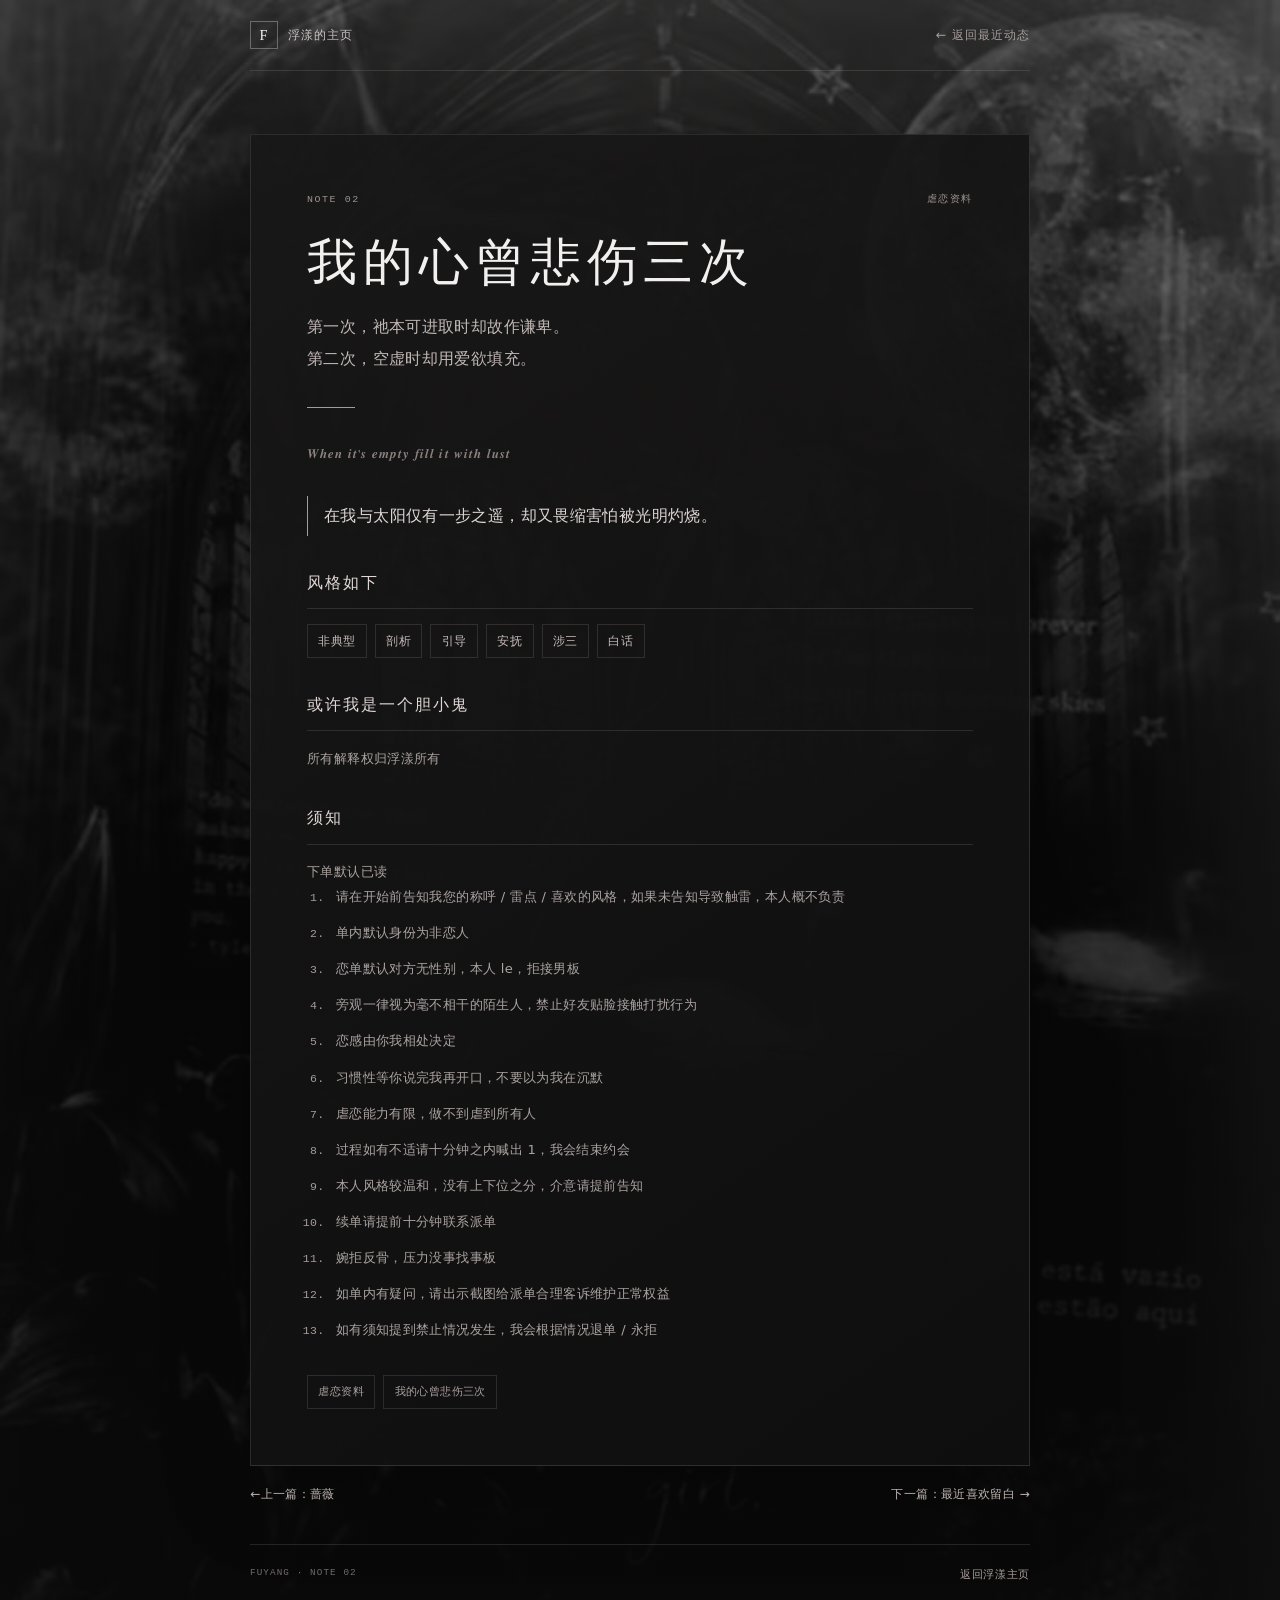
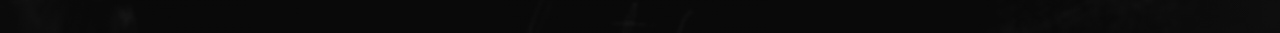
==== moment-02.html @ de1a2551 "feat: publish Fuyang profile site" ====
<!DOCTYPE html>
<html lang="zh-CN">
<head>
  <meta charset="UTF-8">
  <meta name="viewport" content="width=device-width, initial-scale=1.0">
  <meta name="theme-color" content="#111112">
  <meta name="description" content="浮漾的虐恋资料：我的心曾悲伤三次。">
  <title>我的心曾悲伤三次 | 浮漾</title>
  <link rel="icon" href="assets/favicon.svg" type="image/svg+xml">
  <link rel="stylesheet" href="css/style.css">
</head>
<body class="profile-page note-page">
  <header class="note-topbar"><a class="note-brand" href="index.html"><span class="profile-brand__mark">F</span>浮漾的主页</a><a class="note-back" href="index.html#moments">← 返回最近动态</a></header>
  <main class="note-shell">
    <article class="note-article">
      <div class="note-meta"><span>NOTE 02</span><span>虐恋资料</span></div>
      <h1>我的心曾悲伤三次</h1>
      <p class="note-lead">第一次，祂本可进取时却故作谦卑。<br>第二次，空虚时却用爱欲填充。</p>
      <div class="note-divider" aria-hidden="true"></div>
      <div class="note-copy"><p class="note-english">𝑾𝒉𝒆𝒏 𝒊𝒕'𝒔 𝒆𝒎𝒑𝒕𝒚 𝒇𝒊𝒍𝒍 𝒊𝒕 𝒘𝒊𝒕𝒉 𝒍𝒖𝒔𝒕</p></div>
      <blockquote class="note-quote">在我与太阳仅有一步之遥，却又畏缩害怕被光明灼烧。</blockquote>

      <section class="note-section">
        <h2>风格如下</h2>
        <ul class="note-chips"><li>非典型</li><li>剖析</li><li>引导</li><li>安抚</li><li>涉三</li><li>白话</li></ul>
      </section>

      <section class="note-section">
        <h2>或许我是一个胆小鬼</h2>
        <p class="note-detail-line">所有解释权归浮漾所有</p>
      </section>

      <section class="note-section">
        <h2>须知</h2>
        <p class="note-detail-line">下单默认已读</p>
        <ol class="note-rules">
          <li>请在开始前告知我您的称呼 / 雷点 / 喜欢的风格，如果未告知导致触雷，本人概不负责</li>
          <li>单内默认身份为非恋人</li>
          <li>恋单默认对方无性别，本人 le，拒接男板</li>
          <li>旁观一律视为毫不相干的陌生人，禁止好友贴脸接触打扰行为</li>
          <li>恋感由你我相处决定</li>
          <li>习惯性等你说完我再开口，不要以为我在沉默</li>
          <li>虐恋能力有限，做不到虐到所有人</li>
          <li>过程如有不适请十分钟之内喊出 1，我会结束约会</li>
          <li>本人风格较温和，没有上下位之分，介意请提前告知</li>
          <li>续单请提前十分钟联系派单</li>
          <li>婉拒反骨，压力没事找事板</li>
          <li>如单内有疑问，请出示截图给派单合理客诉维护正常权益</li>
          <li>如有须知提到禁止情况发生，我会根据情况退单 / 永拒</li>
        </ol>
      </section>

      <div class="note-tags"><span>虐恋资料</span><span>我的心曾悲伤三次</span></div>
    </article>
    <nav class="note-pager" aria-label="动态页面导航"><a href="moment-01.html"><span aria-hidden="true">←</span>上一篇：蔷薇</a><a href="moment-03.html">下一篇：最近喜欢留白 <span aria-hidden="true">→</span></a></nav>
  </main>
  <footer class="profile-footer"><span>FUYANG · NOTE 02</span><a href="index.html">返回浮漾主页</a></footer>
</body>
</html>
---- css/style.css ----
/* css/style.css — 冷蓝月夜 · 五幕底图主题
 * 五张竖版拼贴底图存于 assets/；本文件位于 css/，路径一律写 ../assets/
 * index.html 与 skill.html 共用这一套变量、氛围层与排版规则，保证全站风格一致。
 */

:root {
  color-scheme: dark;

  /* 冷蓝 / 银灰文字体系，取自底图的电光蓝、水泥灰与月光白 */
  --void: #04070e;
  --ink: #eaf1fa;
  --silver: #c6d5e9;
  --body: #adbed6;
  --muted: #93a5bf;
  --ice: #a9c9ff;
  --cobalt: #4c7dff;
  --line: rgba(166, 199, 255, .20);
  --line-strong: rgba(166, 199, 255, .48);
  --panel: rgba(6, 11, 22, .74);
  --glow: 0 0 26px rgba(95, 145, 255, .22);

  --serif: "Noto Serif SC", "Source Han Serif SC", "Songti SC", "STSong", "SimSun", Georgia, serif;
  --sans: "PingFang SC", "Microsoft YaHei", "Hiragino Sans GB", system-ui, sans-serif;
  --mono: "SFMono-Regular", Consolas, "Liberation Mono", monospace;

  /* 五幕底图：一幕一图，全部铺在网页背景上，可自动轮播 / 手动切换 */
  --scene-1: url("../assets/bg-blue-floral.jpg");   /* 壹 · 蓝夜百合 */
  --scene-2: url("../assets/bg-moonlit.jpg");       /* 贰 · 月下花庭 */
  --scene-3: url("../assets/bg-prism.jpg");         /* 叁 · 雨璃折光 */
  --scene-4: url("../assets/bg-moonlit-echo.jpg");  /* 肆 · 霜叶回响 */
  --scene-5: url("../assets/bg-ripples.jpg");       /* 伍 · 水镜涟漪 */

  --hero-image: var(--scene-2);
  --portrait-image: var(--scene-1);
  --detail-image: var(--scene-5);
}

/* ---------------------------------------------------------------- 基础排版 */
*, *::before, *::after { box-sizing: border-box; }
[hidden] { display: none !important; }
html { scroll-behavior: smooth; }

body {
  min-height: 100vh;
  margin: 0;
  color: var(--ink);
  background: var(--void);
  font-family: var(--sans);
  font-size: 15px;
  line-height: 1.9;
  letter-spacing: .025em;
  -webkit-font-smoothing: antialiased;
}

h1, h2, h3, p, ul { margin-top: 0; }
h1, h2, h3, .brand-mark, .site-footer, .scene-nav__index { font-family: var(--serif); font-weight: 500; }
p { text-wrap: pretty; }
a { color: inherit; text-decoration: none; }
a:focus-visible, button:focus-visible { outline: 1px solid var(--ice); outline-offset: 4px; }
img { display: block; max-width: 100%; }
::selection { color: var(--void); background: var(--ice); }

.eyebrow {
  display: flex;
  flex-wrap: wrap;
  align-items: center;
  gap: .7rem;
  margin-bottom: .85rem;
  color: var(--ice);
  font-family: var(--mono);
  font-size: .68rem;
  font-weight: 400;
  letter-spacing: .26em;
  text-transform: uppercase;
  overflow-wrap: anywhere;
}
.eyebrow::before {
  flex: 0 0 26px;
  width: 26px;
  height: 1px;
  background: var(--ice);
  content: "";
  opacity: .7;
}
.section-heading .eyebrow { margin-bottom: .5rem; }

/* -------------------------------------------------- 五幕氛围层（固定背景） */
.atmosphere {
  position: fixed;
  inset: 0;
  /* 底图层沉到雨滴画布之下：背景 -2 < 雨滴 -1 < 正文 1 */
  z-index: -2;
  overflow: hidden;
  background: var(--void);
  pointer-events: none;
}
.atmosphere__scene {
  /* 默认值兜底；各幕由 HTML 内联 --scene-image 覆盖 */
  --scene-image: var(--scene-1);
  position: absolute;
  inset: 0;
  opacity: 0;
  transition: opacity 1300ms ease;
}
.atmosphere__scene.is-active { opacity: 1; }

/* 底层：同一幅画虚化延展，铺满两侧，让宽屏不出现空白 */
.atmosphere__scene::before {
  position: absolute;
  inset: -12%;
  background: var(--scene-image) center / cover no-repeat;
  filter: blur(54px) saturate(.82) brightness(.4);
  transform: scale(1.12);
  content: "";
}
/* 上层：完整竖版画幅居中，左右边缘柔和溶入延展层 */
.atmosphere__scene::after {
  position: absolute;
  inset: 0;
  background: var(--scene-image) center / auto 100% no-repeat;
  -webkit-mask-image: linear-gradient(90deg, transparent 8%, #000 32%, #000 68%, transparent 92%);
  mask-image: linear-gradient(90deg, transparent 8%, #000 32%, #000 68%, transparent 92%);
  filter: saturate(.96) contrast(1.05) brightness(1);
  opacity: 1;
  content: "";
}

/* 统一遮罩：压暗画面、护住文字对比度，同时保留底图纹理 */
.atmosphere__veil {
  position: absolute;
  inset: 0;
  background:
    linear-gradient(180deg, rgba(3,6,13,.62), rgba(3,6,13,.22) 34%, rgba(3,6,13,.46) 68%, rgba(3,6,13,.8)),
    linear-gradient(90deg, rgba(3,6,13,.44), transparent 42%, transparent 58%, rgba(3,6,13,.44));
}
.atmosphere__vignette {
  position: absolute;
  inset: 0;
  background: radial-gradient(ellipse at 50% 40%, transparent 24%, rgba(2,4,10,.5) 78%, rgba(2,4,10,.9));
}
.atmosphere__grain {
  position: absolute;
  inset: 0;
  background: url("../assets/sigil.svg") center / 280px 280px repeat;
  opacity: .05;
  mix-blend-mode: screen;
}
.atmosphere__scanlines {
  position: absolute;
  inset: 0;
  background: repeating-linear-gradient(180deg, rgba(210,230,255,.022) 0 1px, transparent 1px 5px);
  opacity: .5;
}

/* ------------------------------------------------------------ 雨滴背景层 */
/* 独立 canvas：位于不透明底图之上、.page-shell 正文之下，不遮挡文字也不拦截点击 */
.rain-canvas {
  position: fixed;
  inset: 0;
  z-index: -1;
  display: block;
  width: 100%;
  height: 100%;
  pointer-events: none;
}

/* ------------------------------------------------------------ 幕次切换器 */
.scene-nav {
  position: fixed;
  right: 1.5rem;
  bottom: 1.5rem;
  z-index: 5;
  display: flex;
  align-items: center;
  gap: .85rem;
  padding: .5rem .9rem;
  border: 1px solid var(--line);
  background: rgba(5, 10, 20, .76);
  backdrop-filter: blur(12px);
  box-shadow: 0 12px 34px rgba(0,0,0,.42);
  color: var(--muted);
  font-size: .68rem;
  letter-spacing: .14em;
}
.scene-nav__index { color: var(--ice); font-size: .8rem; letter-spacing: .1em; white-space: nowrap; }
.scene-nav__items { display: flex; align-items: center; gap: .4rem; }
.scene-nav__dot {
  width: 8px;
  height: 24px;
  padding: 0;
  border: 0;
  border-radius: 1px;
  background: rgba(166, 199, 255, .22);
  cursor: pointer;
  transition: background 240ms ease, height 240ms ease, box-shadow 240ms ease;
}
.scene-nav__dot:hover { background: rgba(166, 199, 255, .6); }
.scene-nav__dot.is-active { height: 32px; background: var(--ice); box-shadow: var(--glow); }
.scene-nav__name { min-width: 5.4em; color: var(--silver); white-space: nowrap; }

/* ---------------------------------------------------------------- 页面骨架 */
.page-shell {
  position: relative;
  z-index: 1;
  width: min(1160px, calc(100% - 3rem));
  margin: 0 auto;
  padding: 2.8rem 0 6.5rem;
}
.page-shell::before, .page-shell::after {
  position: fixed;
  top: 0;
  bottom: 0;
  width: 1px;
  background: linear-gradient(180deg, transparent, var(--line), transparent);
  content: "";
  opacity: .55;
  pointer-events: none;
}
.page-shell::before { left: 1rem; }
.page-shell::after { right: 1rem; }

/* ---------------------------------------------------- 首页资料区：拱形月光窗 */
.hero {
  position: relative;
  display: grid;
  grid-template-columns: 220px 1fr;
  gap: clamp(1.6rem, 5vw, 4rem);
  align-items: center;
  min-height: 430px;
  overflow: hidden;
  padding: clamp(1.7rem, 4vw, 3.4rem);
  border: 1px solid var(--line);
  border-radius: 150px 150px 8px 8px / 66px 66px 8px 8px;
  background:
    linear-gradient(115deg, rgba(4,8,17,.9), rgba(6,12,25,.62)),
    var(--hero-image) center 34% / cover no-repeat;
  backdrop-filter: blur(10px) saturate(.9);
  box-shadow: 0 34px 90px rgba(0,0,0,.6), inset 0 0 90px rgba(76,125,255,.12);
}
.hero::before {
  position: absolute;
  inset: 0;
  background: var(--scene-3) center / cover no-repeat;
  filter: saturate(.6) contrast(1.2);
  mix-blend-mode: screen;
  opacity: .1;
  content: "";
}
.hero::after {
  position: absolute;
  inset: 10px;
  border: 1px solid rgba(200,220,255,.12);
  border-radius: inherit;
  pointer-events: none;
  content: "";
}
.hero > * { position: relative; z-index: 1; }

.portrait-frame {
  position: relative;
  width: 200px;
  aspect-ratio: 3 / 4;
  margin: 0 auto;
  padding: 10px;
  border: 1px solid var(--line-strong);
  border-radius: 120px 120px 6px 6px / 88px 88px 6px 6px;
  background:
    linear-gradient(180deg, rgba(4,8,16,.3), rgba(4,8,16,.75)),
    var(--portrait-image) center / cover no-repeat;
  box-shadow: 0 0 48px rgba(76,125,255,.28), inset 0 0 34px rgba(0,0,0,.72);
}
.portrait-frame::after {
  position: absolute;
  inset: 6px;
  border: 1px solid rgba(200,220,255,.16);
  border-radius: inherit;
  pointer-events: none;
  content: "";
}
.portrait-frame img {
  width: 100%;
  height: 100%;
  object-fit: cover;
  object-position: center;
  border-radius: 110px 110px 4px 4px / 78px 78px 4px 4px;
  filter: saturate(.92) contrast(1.06) brightness(.96);
  box-shadow: 0 0 26px rgba(76,125,255,.22);
}

.identity h1 {
  margin-bottom: .3rem;
  font-size: clamp(2.5rem, 6vw, 4.5rem);
  letter-spacing: .18em;
  line-height: 1.18;
  text-shadow: 0 0 30px rgba(120,170,255,.4);
}
.identity__title {
  margin-bottom: 1.1rem;
  color: var(--silver);
  font-size: 1.05rem;
  letter-spacing: .22em;
}
.lede { max-width: 58ch; margin-bottom: 0; color: var(--body); line-height: 2; white-space: pre-line; }
.meta-list { display: flex; flex-wrap: wrap; gap: .6rem; margin: 1.6rem 0 0; padding: 0; list-style: none; }
.meta-item {
  padding: .36rem .95rem;
  border: 1px solid var(--line);
  border-radius: 999px;
  color: var(--silver);
  background: rgba(8,16,32,.55);
  backdrop-filter: blur(6px);
  font-size: .82rem;
}
.meta-item strong { margin-right: .45rem; color: var(--ice); font-weight: 500; }
.hero__seal {
  position: absolute;
  top: 1.7rem;
  right: 2.2rem;
  display: grid;
  width: 54px;
  height: 54px;
  place-items: center;
  border: 1px solid var(--line);
  border-radius: 50%;
  color: var(--ice);
  background: rgba(6,12,24,.55);
  font-family: var(--serif);
  font-size: 1.7rem;
  box-shadow: inset 0 0 22px rgba(76,125,255,.22);
}

/* -------------------------------------------------------------- 技能藏馆 */
.section-heading {
  display: flex;
  align-items: flex-end;
  justify-content: space-between;
  gap: 1rem;
  margin: 3.2rem 0 1.4rem;
  padding-bottom: .95rem;
  border-bottom: 1px solid var(--line);
}
.section-heading h2 { margin-bottom: 0; font-size: clamp(1.8rem, 4vw, 2.6rem); letter-spacing: .16em; }
.section-heading > p { margin-bottom: .2rem; color: var(--muted); font-size: .88rem; letter-spacing: .08em; }

.skill-grid { display: grid; grid-template-columns: repeat(auto-fit, minmax(240px, 1fr)); gap: 1.1rem; }
/* 三卷档案各用一张底图：百合 / 折光 / 涟漪，冷蓝层次互不重复 */
.skill-card { --accent: var(--ice); --card-image: var(--scene-1); }
.skill-card:nth-child(3n + 1) { --card-image: var(--scene-1); }
.skill-card:nth-child(3n + 2) { --card-image: var(--scene-3); }
.skill-card:nth-child(3n + 3) { --card-image: var(--scene-5); }

.skill-card {
  position: relative;
  display: flex;
  min-height: 300px;
  flex-direction: column;
  overflow: hidden;
  padding: 1.5rem;
  border: 1px solid var(--line);
  border-radius: 110px 110px 6px 6px / 52px 52px 6px 6px;
  background: linear-gradient(180deg, rgba(6,11,22,.74), rgba(4,8,16,.92));
  box-shadow: 0 18px 42px rgba(0,0,0,.38);
  isolation: isolate;
  transition: transform 240ms ease, border-color 240ms ease, box-shadow 240ms ease;
}
.skill-card::before {
  position: absolute;
  inset: 0;
  z-index: -2;
  background: linear-gradient(180deg, rgba(4,8,16,.2), rgba(4,7,14,.9)), var(--card-image) center / cover no-repeat;
  filter: saturate(.68) contrast(1.18) brightness(.78);
  opacity: .48;
  content: "";
  transition: opacity 340ms ease, transform 600ms ease, filter 340ms ease;
}
.skill-card::after {
  position: absolute;
  inset: 9px;
  z-index: -1;
  border: 1px solid rgba(200,220,255,.13);
  border-radius: inherit;
  pointer-events: none;
  content: "";
}
.skill-card:hover {
  transform: translateY(-6px);
  border-color: var(--line-strong);
  box-shadow: 0 26px 54px rgba(0,0,0,.55), 0 0 30px rgba(76,125,255,.2);
}
.skill-card:hover::before { opacity: .78; transform: scale(1.06); filter: saturate(.95) contrast(1.08) brightness(.88); }
.skill-card__top { display: flex; align-items: center; justify-content: space-between; gap: 1rem; margin-bottom: 1.35rem; }
.skill-card__sigil {
  display: grid;
  width: 50px;
  height: 50px;
  place-items: center;
  border: 1px solid var(--line-strong);
  border-radius: 50%;
  color: var(--ice);
  background: rgba(6,13,27,.76);
  box-shadow: inset 0 0 18px rgba(76,125,255,.22);
  font-family: var(--serif);
  font-size: 1.4rem;
}
.skill-card__level, .skill-card__chapter {
  color: var(--muted);
  font-family: var(--mono);
  font-size: .7rem;
  letter-spacing: .18em;
}
.skill-card__category { margin-bottom: .3rem; color: var(--ice); font-size: .76rem; letter-spacing: .2em; }
.skill-card__title { margin-bottom: .6rem; font-size: 1.5rem; letter-spacing: .12em; }
.skill-card__summary { margin-bottom: 1.2rem; color: var(--body); font-size: .88rem; line-height: 1.85; }
.skill-card__action {
  display: flex;
  align-items: center;
  justify-content: space-between;
  margin-top: auto;
  padding-top: .85rem;
  border-top: 1px solid var(--line);
  color: var(--silver);
  font-size: .82rem;
  letter-spacing: .12em;
}
.skill-card__action::after { color: var(--ice); content: "→"; font-size: 1.05rem; }

/* ------------------------------------------------------ 详情页顶栏与正文 */
.topbar { display: flex; align-items: center; justify-content: space-between; gap: 1rem; margin-bottom: 1.5rem; }
.back-link, .button-link {
  display: inline-block;
  padding: .55rem 1.15rem;
  border: 1px solid var(--line);
  border-radius: 999px;
  color: var(--ice);
  background: rgba(6,12,24,.72);
  backdrop-filter: blur(8px);
  font-size: .86rem;
  letter-spacing: .1em;
  transition: background 200ms ease, border-color 200ms ease, box-shadow 200ms ease;
}
.back-link:hover, .button-link:hover {
  border-color: var(--ice);
  background: rgba(76,125,255,.18);
  box-shadow: var(--glow);
}
.brand-mark { color: var(--muted); font-size: .74rem; letter-spacing: .24em; }

.detail, .status-panel {
  position: relative;
  overflow: hidden;
  padding: clamp(1.5rem, 4vw, 3.2rem);
  border: 1px solid var(--line);
  border-radius: 20px 20px 8px 8px;
  background: linear-gradient(150deg, rgba(6,11,22,.9), rgba(4,8,16,.86));
  backdrop-filter: blur(16px) saturate(.9);
  box-shadow: 0 28px 80px rgba(0,0,0,.55), inset 0 0 90px rgba(76,125,255,.07);
}
.detail::before, .status-panel::before {
  position: absolute;
  inset: 0;
  background: var(--detail-image) center / cover no-repeat;
  filter: saturate(.7) contrast(1.2);
  opacity: .1;
  pointer-events: none;
  content: "";
}
.detail > *, .status-panel > * { position: relative; }

.detail-hero {
  display: grid;
  grid-template-columns: 100px 1fr;
  gap: 1.6rem;
  align-items: start;
  padding-bottom: 1.9rem;
  border-bottom: 1px solid var(--line);
}
.detail-symbol {
  display: grid;
  width: 86px;
  height: 86px;
  place-items: center;
  border: 1px solid var(--line);
  border-radius: 50%;
  color: var(--ice);
  background: radial-gradient(circle, rgba(76,125,255,.26), transparent 72%);
  font-family: var(--serif);
  font-size: 2.3rem;
  box-shadow: inset 0 0 24px rgba(76,125,255,.16);
}
.detail-title { margin-bottom: .7rem; font-size: clamp(2rem, 5vw, 3.1rem); letter-spacing: .14em; line-height: 1.22; }
.detail-lead { max-width: 66ch; margin-bottom: 1.35rem; color: var(--body); line-height: 2; }
.detail-stats { display: grid; grid-template-columns: repeat(2, minmax(0, 180px)); gap: .75rem; }
.stat { padding: .7rem .95rem; border: 1px solid var(--line); background: rgba(166,199,255,.035); }
.stat__label { display: block; color: var(--muted); font-size: .74rem; letter-spacing: .14em; }
.stat__value { color: var(--ice); font-family: var(--serif); font-size: 1.15rem; letter-spacing: .1em; }

.detail-section { margin-top: 2.1rem; }
.detail-section h2 { margin-bottom: .95rem; font-size: 1.35rem; letter-spacing: .14em; }
.detail-section h2::before { margin-right: .6rem; color: var(--ice); content: "✦"; }
.detail-section p { margin-bottom: .8rem; color: var(--body); line-height: 2; }

.highlight-list, .tool-list, .project-list { margin: 0; padding: 0; list-style: none; }
.highlight-list { display: grid; gap: .65rem; }
.highlight-list li { position: relative; padding-left: 1.5rem; color: var(--body); }
.highlight-list li::before { position: absolute; left: 0; color: var(--ice); content: "◆"; font-size: .7rem; }
.tool-list { display: flex; flex-wrap: wrap; gap: .55rem; }
.tool-list li {
  padding: .35rem .85rem;
  border: 1px solid var(--line);
  border-radius: 999px;
  color: var(--ice);
  font-size: .84rem;
  background: rgba(8,16,32,.5);
}
.project-list { display: grid; gap: .8rem; }
.project { padding: .9rem 1.2rem; border-left: 2px solid var(--cobalt); background: rgba(166,199,255,.04); }
.project h3 { margin-bottom: .3rem; font-size: 1.05rem; letter-spacing: .08em; }
.project p { margin-bottom: 0; color: var(--muted); font-size: .9rem; }
/* 金山文档外链：细下划线 + 冰蓝文字，悬停提亮，保持玻璃面板的克制感 */
.project__link {
  display: inline-flex;
  align-items: center;
  gap: .3rem;
  padding-bottom: .15rem;
  border-bottom: 1px solid var(--line-strong);
  color: var(--ice);
  font-size: .9rem;
  letter-spacing: .06em;
  transition: color .25s ease, border-color .25s ease;
}
.project__link:hover { color: var(--silver); border-color: var(--ice); }

/* ------------------------------------------------------------ 空状态 / 页脚 */
.status-panel { text-align: center; }
.status-panel__art {
  width: 120px;
  height: 120px;
  margin: 0 auto 1.2rem;
  border: 1px solid var(--line);
  border-radius: 50%;
  background: var(--scene-4) center / cover no-repeat;
  filter: saturate(.7) brightness(.8);
  opacity: .65;
}
.status-panel__symbol { color: var(--ice); font-family: var(--serif); font-size: 3rem; }
.status-panel h1 { margin-bottom: .6rem; font-size: clamp(1.7rem, 5vw, 2.4rem); letter-spacing: .12em; }
.status-panel p { max-width: 52ch; margin: 0 auto 1.5rem; color: var(--body); }
.noscript {
  display: block;
  margin-top: 1rem;
  padding: 1rem;
  border: 1px solid var(--line-strong);
  color: var(--ink);
  background: var(--panel);
  text-align: center;
}
.site-footer {
  display: flex;
  flex-wrap: wrap;
  justify-content: space-between;
  gap: .5rem;
  margin-top: 2.2rem;
  padding-top: 1.2rem;
  border-top: 1px solid var(--line);
  color: var(--muted);
  font-size: .76rem;
  letter-spacing: .14em;
}

/* -------------------------------------------- 全局防溢出（桌面 / 手机共用） */
/* 长英文标签、特殊符号串与链接都不能把网格列撑宽 */
.hero { grid-template-columns: 220px minmax(0, 1fr); }
.detail-hero { grid-template-columns: 100px minmax(0, 1fr); }
.identity, .detail-hero__body { min-width: 0; }

/* 长串内容允许在任意位置断行；clip 不生成滚动容器，不影响 fixed 背景层 */
h1, h2, h3, p, li, span, a, .eyebrow, .lede, .detail-lead, .identity__title,
.section-heading > p, .project__link, .meta-item, .tool-list li, .highlight-list li {
  overflow-wrap: anywhere;
  word-break: break-word;
}
html, body { max-width: 100%; overflow-x: hidden; overflow-x: clip; }

/* --------------------------------------------- 手机端响应式（宽度 < 768px） */
/* 断点 768px：覆盖手机与平板竖屏；>= 768px 仍使用上面的桌面多列排版 */
@media (max-width: 768px) {
  /* 版心：去掉左右装饰线，收紧边距，底部给悬浮幕次控件留足空间 */
  .page-shell { width: calc(100% - 1.5rem); padding: 1.6rem 0 8.5rem; }
  .page-shell::before, .page-shell::after { display: none; }

  /* 底图在窄屏改为铺满，避免竖版画幅两侧留黑 */
  .atmosphere__scene::after {
    background-size: cover;
    -webkit-mask-image: linear-gradient(90deg, transparent, #000 18%, #000 82%, transparent);
    mask-image: linear-gradient(90deg, transparent, #000 18%, #000 82%, transparent);
  }

  /* ① 单列显示：资料区、详情头部、技能卡片、统计框、各类列表全部压成一列 */
  .hero, .detail-hero, .skill-grid, .detail-stats, .project-list, .highlight-list {
    grid-template-columns: minmax(0, 1fr);
  }
  .hero, .detail-hero { text-align: center; gap: 1.4rem; }
  .identity, .detail-hero__body { width: 100%; min-width: 0; }
  .skill-card, .detail-section, .project, .tool-list, .meta-list { min-width: 0; max-width: 100%; }

  /* ② 字号收敛：标题、正文、小标签按手机宽度重新取值 */
  body { font-size: 14px; line-height: 1.8; }
  .eyebrow { gap: .5rem; font-size: .62rem; letter-spacing: .14em; }
  .identity h1 { font-size: clamp(2rem, 9vw, 2.8rem); letter-spacing: .12em; }
  .identity__title { font-size: .92rem; letter-spacing: .14em; }
  .lede { max-width: 100%; font-size: .95rem; line-height: 1.95; }
  .meta-item { font-size: .78rem; }
  .section-heading h2 { font-size: 1.55rem; }
  .section-heading > p { font-size: .8rem; }
  .skill-card { min-height: 0; padding: 1.35rem 1.2rem 1.6rem; border-radius: 90px 90px 6px 6px / 44px 44px 6px 6px; }
  .skill-card__category, .skill-card__level, .skill-card__chapter { font-size: .72rem; letter-spacing: .1em; }
  .skill-card__title { font-size: 1.3rem; }
  .skill-card__summary { font-size: .9rem; }
  .skill-card__action { font-size: .8rem; }
  .detail-title { font-size: clamp(1.7rem, 8vw, 2.2rem); letter-spacing: .1em; }
  .detail-lead, .detail-section p { max-width: 100%; font-size: .95rem; }
  .detail-section h2 { font-size: 1.2rem; }
  .detail-symbol { width: 64px; height: 64px; font-size: 1.8rem; }
  .site-footer { font-size: .72rem; }

  /* ③ 内容不超出屏幕：多列 flex 允许换行，超长文本断行，隐藏次要标签 */
  .topbar, .meta-list, .tool-list, .skill-card__top { flex-wrap: wrap; }
  .skill-card__top { gap: .5rem; }
  .section-heading { flex-direction: column; align-items: flex-start; gap: .35rem; }
  .site-footer { flex-direction: column; align-items: flex-start; gap: .35rem; }
  .hero { padding: 2.4rem 1.2rem 2rem; border-radius: 110px 110px 8px 8px / 48px 48px 8px 8px; }
  .brand-mark { display: none; }

  /* ④ 头像、印章与居中细节 */
  .portrait-frame { width: min(150px, 44vw); margin: 0 auto; }
  .hero__seal { top: 1rem; right: 1.2rem; width: 42px; height: 42px; font-size: 1.3rem; }
  .hero .eyebrow, .detail-hero .eyebrow { justify-content: center; }
  .lede, .detail-lead { margin-right: auto; margin-left: auto; }
  .meta-list, .detail-symbol { justify-content: center; margin-right: auto; margin-left: auto; }

  /* ⑤ 幕次控件移到底部居中并隐藏长名字，避免压住页脚与外链 */
  .scene-nav { right: 50%; bottom: .9rem; transform: translateX(50%); gap: .6rem; padding: .45rem .7rem; }
  .scene-nav__name { display: none; }
  .scene-nav__index { font-size: .74rem; }
}

/* ------------------------------------------- 超窄屏（<= 400px）再收一档 */
@media (max-width: 400px) {
  .page-shell { width: calc(100% - 1rem); }
  body { font-size: 13.5px; }
  .identity h1 { font-size: 2rem; letter-spacing: .08em; }
  .hero, .skill-card, .detail, .status-panel { padding-left: 1rem; padding-right: 1rem; }
  .meta-item { padding: .3rem .7rem; font-size: .74rem; }
  .scene-nav__index { font-size: .68rem; letter-spacing: .06em; }
}

/* ------------------------------------------------------------ 动效偏好 */
@media (prefers-reduced-motion: reduce) {
  *, *::before, *::after { scroll-behavior: auto !important; transition-duration: .01ms !important; animation-duration: .01ms !important; }
}

/* -------------------------------------------------- 黑银色个人主页 / 动态版式 */
.profile-page {
  --void: #111112;
  --ink: #f2f0ef;
  --silver: #c9c5c3;
  --body: #b1acab;
  --muted: #817c7a;
  --ice: #e7e1df;
  --cobalt: #a99a98;
  --line: rgba(226, 219, 217, .13);
  --line-strong: rgba(235, 228, 226, .34);
  --panel: rgba(25, 24, 24, .88);
  --glow: 0 0 24px rgba(220, 210, 207, .08);
  --detail-image: url("../assets/avatar.jpg");
  --hero-image: url("../assets/avatar.jpg");
  --portrait-image: url("../assets/avatar.jpg");
  min-height: 100vh;
  background:
    radial-gradient(ellipse at 50% 8%, rgba(142, 134, 132, .12), transparent 52%),
    linear-gradient(180deg, rgba(10, 10, 10, .45), rgba(10, 10, 10, .72) 55%, rgba(10, 10, 10, .88)),
    url("../assets/profile-background.jpg") center top / 100% auto no-repeat,
    #111112;
  color: var(--ink);
}
.profile-page[data-page="detail"] .atmosphere,
.profile-page[data-page="detail"] .rain-canvas { display: none; }
.profile-page[data-page="detail"] .detail,
.profile-page[data-page="detail"] .status-panel {
  border-color: var(--line);
  border-radius: 4px;
  background: linear-gradient(150deg, rgba(28,26,26,.96), rgba(19,18,18,.96));
  box-shadow: 0 28px 80px rgba(0,0,0,.45), inset 0 0 90px rgba(210,200,197,.025);
}
.profile-page[data-page="detail"] .back-link,
.profile-page[data-page="detail"] .button-link { border-radius: 2px; color: var(--silver); background: rgba(30,28,28,.9); }
.profile-page[data-page="detail"] .back-link:hover,
.profile-page[data-page="detail"] .button-link:hover { border-color: var(--line-strong); background: rgba(220,210,207,.08); }
.profile-page::before {
  position: fixed;
  z-index: 0;
  inset: 0;
  background: repeating-linear-gradient(135deg, rgba(230,220,218,.035) 0 1px, transparent 1px 5px);
  content: "";
  opacity: .025;
  pointer-events: none;
}
.profile-topbar, .profile-shell, .profile-footer { position: relative; z-index: 1; }
.profile-topbar {
  display: flex;
  width: min(1060px, calc(100% - 3rem));
  height: 76px;
  align-items: center;
  justify-content: space-between;
  margin: 0 auto;
  border-bottom: 1px solid var(--line);
  color: var(--muted);
  font-family: var(--mono);
  font-size: .66rem;
  letter-spacing: .2em;
}
.profile-brand { display: inline-flex; align-items: center; gap: .75rem; }
.profile-brand__mark {
  display: grid;
  width: 30px;
  height: 30px;
  place-items: center;
  border: 1px solid var(--line-strong);
  color: var(--ink);
  font-family: var(--serif);
  font-size: .9rem;
}
.topbar-link { color: var(--silver); transition: color .2s ease; }
.topbar-link:hover { color: var(--ink); }
.topbar-link span { margin-left: .4rem; color: var(--muted); }
.profile-shell { width: min(1060px, calc(100% - 3rem)); margin: 2.1rem auto 0; }
.profile-cover {
  position: relative;
  height: clamp(390px, 46vw, 510px);
  overflow: hidden;
  border: 1px solid rgba(255,255,255,.14);
  background: #242223;
  isolation: isolate;
}
.profile-cover__image {
  position: absolute;
  z-index: -2;
  inset: 0;
  width: 100%;
  height: 100%;
  object-fit: cover;
  object-position: center 34%;
  filter: grayscale(1) brightness(.79) contrast(1.04);
  transform: scale(1.005);
}
.profile-cover__shade {
  position: absolute;
  z-index: -1;
  inset: 0;
  background: linear-gradient(180deg, rgba(10,9,10,.05) 22%, rgba(10,9,10,.08) 44%, rgba(10,9,10,.78) 75%, rgba(10,9,10,.97));
}
.profile-cover__caption {
  position: absolute;
  top: 1.15rem;
  right: 1.35rem;
  left: 1.35rem;
  display: flex;
  justify-content: space-between;
  color: rgba(255,255,255,.62);
  font-family: var(--mono);
  font-size: .62rem;
  letter-spacing: .18em;
}
.profile-intro {
  position: absolute;
  right: clamp(1.5rem, 5vw, 4rem);
  bottom: 2.2rem;
  left: clamp(1.5rem, 5vw, 4rem);
  display: flex;
  align-items: flex-end;
  gap: 1.65rem;
}
.profile-avatar-wrap {
  flex: 0 0 126px;
  width: 126px;
  height: 126px;
  padding: 5px;
  border: 1px solid rgba(255,255,255,.56);
  background: rgba(15,14,14,.64);
  box-shadow: 0 12px 40px rgba(0,0,0,.38);
}
.profile-avatar { width: 100%; height: 100%; object-fit: cover; object-position: 48% 34%; filter: grayscale(1); }
.profile-intro__text { min-width: 0; padding-bottom: .15rem; }
.profile-kicker, .section-overline, .side-card__eyebrow {
  margin-bottom: .55rem;
  color: #d0c8c6;
  font-family: var(--mono);
  font-size: .61rem;
  letter-spacing: .18em;
}
.profile-kicker span { color: rgba(235,230,228,.64); font-family: var(--sans); letter-spacing: .08em; }
.profile-intro h1 { margin: 0 0 .15rem; font-size: clamp(2.4rem, 5vw, 3.65rem); letter-spacing: .18em; line-height: 1.2; text-shadow: 0 2px 22px rgba(0,0,0,.55); }
.profile-title { margin: .35rem 0 .55rem; color: #e1dcda; font-size: .95rem; letter-spacing: .1em; }
.profile-bio { margin: 0; color: rgba(231,225,223,.73); font-size: .78rem; line-height: 1.8; white-space: pre-line; }
.profile-intro__seal { align-self: flex-start; margin: .7rem 0 0 auto; color: rgba(245,240,237,.7); font-family: var(--serif); font-size: 1.1rem; letter-spacing: .12em; }
.profile-tabs {
  display: flex;
  min-height: 64px;
  align-items: center;
  gap: clamp(1.1rem, 4vw, 3.2rem);
  padding: 0 1.4rem;
  border: 1px solid var(--line);
  border-top: 0;
  background: rgba(25,24,24,.86);
}
.profile-tabs a { position: relative; display: inline-flex; height: 64px; align-items: center; gap: .55rem; color: var(--muted); font-size: .83rem; transition: color .2s ease; }
.profile-tabs a:hover, .profile-tabs a.is-current { color: var(--ink); }
.profile-tabs a.is-current::after { position: absolute; right: 0; bottom: -1px; left: 0; height: 1px; background: #e5dfdd; content: ""; }
.tab-glyph { color: #9b9290; font-size: .9rem; }
.profile-tabs__note { margin-left: auto; color: #6f6968; font-family: var(--mono); font-size: .58rem; letter-spacing: .16em; }
.profile-layout { display: grid; grid-template-columns: minmax(0, 1fr); align-items: start; gap: 1.6rem; padding-top: 2.2rem; }
.profile-main-column { display: grid; width: min(100%, 820px); min-width: 0; gap: 1.35rem; margin: 0 auto; }
.about-card { scroll-margin-top: 1.5rem; }
.feed-heading { display: flex; align-items: flex-end; justify-content: space-between; margin: 0 0 1.3rem; padding: 0 .15rem 1.05rem; border-bottom: 1px solid var(--line); }
.section-overline { margin-bottom: .3rem; color: #827b79; font-size: .56rem; }
.feed-heading h2, .side-card h2 { margin: 0; color: var(--ink); font-size: 1.32rem; letter-spacing: .12em; }
.feed-count { padding-bottom: .15rem; color: #827b79; font-family: var(--mono); font-size: .62rem; letter-spacing: .1em; }
.moment-feed { display: grid; gap: .85rem; }
.moment-card { display: grid; grid-template-columns: 24px minmax(0,1fr); gap: .55rem; }
.moment-rail { display: flex; flex-direction: column; align-items: center; padding-top: 1.38rem; }
.moment-rail__dot { width: 7px; height: 7px; border: 1px solid #b1a7a5; border-radius: 50%; background: #151414; box-shadow: 0 0 11px rgba(210,200,197,.22); }
.moment-rail__line { width: 1px; flex: 1; margin-top: .75rem; background: linear-gradient(rgba(198,190,188,.2), transparent); }
.moment-card:last-child .moment-rail__line { display: none; }
.moment-card__content { display: block; min-width: 0; padding: 1.25rem 1.35rem 1rem; border: 1px solid var(--line); color: inherit; text-decoration: none; background: linear-gradient(135deg, rgba(32,30,30,.96), rgba(23,22,22,.96)); transition: border-color .2s ease, transform .2s ease; }
.moment-card:hover .moment-card__content { transform: translateY(-2px); border-color: rgba(225,215,212,.27); }
.moment-card__content:focus-visible { outline: 1px solid var(--ice); outline-offset: 3px; }
.moment-card__meta { display: flex; align-items: center; justify-content: space-between; gap: .8rem; margin-bottom: .75rem; }
.moment-card__index { color: #8c8381; font-family: var(--mono); font-size: .58rem; letter-spacing: .14em; }
.moment-card__category { color: #c2b9b7; font-size: .7rem; letter-spacing: .08em; }
.moment-card__title { margin: 0 0 .55rem; font-size: 1.25rem; letter-spacing: .12em; }
.moment-card__summary { margin: 0; color: #aaa3a1; font-size: .84rem; line-height: 1.9; }
.moment-card__quote { margin: .95rem 0 0; padding: .1rem 0 .1rem .8rem; border-left: 1px solid #877b79; color: #d2c9c7; font-family: var(--serif); font-size: .83rem; letter-spacing: .05em; }
.moment-card__footer { display: flex; align-items: center; justify-content: space-between; gap: 1rem; margin-top: 1.1rem; padding-top: .75rem; border-top: 1px solid rgba(226,219,217,.09); }
.moment-card__tag { color: #837a78; font-size: .69rem; }
.moment-card__link { display: inline-flex; align-items: center; gap: .55rem; color: #d6cecc; font-size: .75rem; letter-spacing: .08em; }
.moment-card__link span { transition: transform .2s ease; }
.moment-card__link:hover span { transform: translate(2px,-2px); }
.moment-card__stamp { color: #827977; font-size: .68rem; letter-spacing: .08em; }
.profile-sidebar { display: grid; gap: .85rem; }
.side-card { padding: 1.35rem 1.4rem; border: 1px solid var(--line); background: rgba(26,25,25,.88); }
.side-card__eyebrow { margin-bottom: .45rem; color: #837a78; font-size: .54rem; }
.side-card h2 { font-size: 1.1rem; }
.about-copy, .archive-card > p { margin: .9rem 0 1rem; color: #aaa3a1; font-size: .8rem; line-height: 1.9; }
.profile-facts { display: grid; gap: .15rem; margin: 0; padding: .7rem 0 0; border-top: 1px solid var(--line); list-style: none; }
.profile-fact { display: flex; justify-content: space-between; gap: .8rem; padding: .4rem 0; font-size: .76rem; }
.profile-fact__label { color: #807977; }
.profile-fact__value { color: #d2cbca; }
.archive-card__heading { display: flex; align-items: center; justify-content: space-between; }
.archive-card__heading > span { color: #b2a7a4; font-size: 1.25rem; }
.archive-tags { display: flex; flex-wrap: wrap; gap: .45rem; }
.archive-tags a { padding: .28rem .58rem; border: 1px solid rgba(226,219,217,.15); color: #c2b9b7; font-size: .69rem; text-decoration: none; transition: border-color .2s ease, background .2s ease, color .2s ease; }
.archive-tags a:hover, .archive-tags a:focus-visible { border-color: rgba(235,228,226,.42); color: var(--ink); background: rgba(235,228,226,.06); }
.archive-jump { display: flex; align-items: center; justify-content: space-between; margin-top: 1.1rem; padding-top: .75rem; border-top: 1px solid var(--line); color: #cfc7c5; font-size: .75rem; }
.archive-jump span { color: #968c8a; }
.sidebar-signoff { margin: .45rem 0 0; color: #787170; font-family: var(--serif); font-size: .82rem; line-height: 1.9; letter-spacing: .06em; }
.profile-footer { display: flex; width: min(1060px, calc(100% - 3rem)); justify-content: space-between; gap: 1rem; margin: 2.5rem auto 0; padding: 1.15rem 0 2rem; border-top: 1px solid var(--line); color: #716b69; font-family: var(--mono); font-size: .58rem; letter-spacing: .12em; }
.profile-footer span:last-child { font-family: var(--sans); letter-spacing: .06em; }
.note-page { padding-bottom: 1rem; }
.note-topbar { position: relative; z-index: 1; display: flex; width: min(780px, calc(100% - 3rem)); align-items: center; justify-content: space-between; gap: 1rem; margin: 0 auto; padding: 1.3rem 0; border-bottom: 1px solid var(--line); }
.note-brand, .note-back { display: inline-flex; align-items: center; gap: .65rem; color: var(--silver); font-size: .78rem; letter-spacing: .08em; }
.note-brand .profile-brand__mark { width: 28px; height: 28px; }
.note-back { color: #a69d9b; transition: color .2s ease; }
.note-back:hover, .note-pager a:hover, .profile-footer a:hover { color: var(--ink); }
.note-shell { position: relative; z-index: 1; width: min(780px, calc(100% - 3rem)); margin: clamp(2rem, 7vh, 4.2rem) auto 0; }
.note-article { padding: clamp(1.5rem, 5vw, 3.5rem); border: 1px solid var(--line); background: linear-gradient(145deg, rgba(25,24,24,.94), rgba(16,15,15,.95)); box-shadow: 0 26px 80px rgba(0,0,0,.3); }
.note-meta { display: flex; justify-content: space-between; gap: 1rem; color: #9d9391; font-family: var(--mono); font-size: .62rem; letter-spacing: .16em; }
.note-article h1 { margin: 1.3rem 0 .85rem; color: var(--ink); font-size: clamp(2rem, 6vw, 3.1rem); letter-spacing: .12em; line-height: 1.35; }
.note-lead { margin: 0; color: #c2b9b7; font-size: 1rem; line-height: 2; }
.note-divider { width: 48px; height: 1px; margin: 2rem 0; background: #a79b98; }
.note-copy p { margin: 0 0 1.1rem; color: #aaa3a1; font-size: .9rem; line-height: 2.15; }
.note-quote { margin: 1.7rem 0; padding: .3rem 0 .3rem 1rem; border-left: 1px solid #a79b98; color: #ded7d5; font-family: var(--serif); font-size: 1rem; line-height: 1.9; }
.note-tags { display: flex; flex-wrap: wrap; gap: .5rem; margin-top: 2rem; }
.note-tags span { padding: .35rem .65rem; border: 1px solid var(--line); color: #aaa19f; font-size: .68rem; }
.note-english { color: #8c8280 !important; font-family: var(--serif); font-size: .84rem !important; letter-spacing: .08em; }
.note-section { margin-top: 2rem; }
.note-section h2 { margin: 0 0 .9rem; padding-bottom: .6rem; border-bottom: 1px solid var(--line); color: #e0d8d6; font-size: 1.02rem; letter-spacing: .12em; }
.note-profile-name { margin: 0 0 .35rem; color: #e4dcda; font-family: var(--serif); font-size: 1.15rem; letter-spacing: .12em; }
.note-profile-line, .note-detail-line { margin: 0; color: #aaa3a1; font-size: .84rem; line-height: 1.9; }
.note-chips { display: flex; flex-wrap: wrap; gap: .5rem; margin: 0; padding: 0; list-style: none; }
.note-chips li { padding: .3rem .65rem; border: 1px solid var(--line); color: #c5bcba; font-size: .74rem; }
.note-rules { display: grid; gap: .7rem; margin: 0; padding-left: 1.55rem; color: #aaa3a1; font-size: .82rem; line-height: 1.9; }
.note-rules li { padding-left: .25rem; }
.note-rules li::marker { color: #a69b99; font-family: var(--mono); font-size: .72rem; }
.note-pager { display: flex; justify-content: space-between; gap: 1rem; margin-top: 1.1rem; }
.note-pager a { color: #bcb3b1; font-size: .76rem; line-height: 1.7; transition: color .2s ease; }
.note-page .profile-footer { width: min(780px, calc(100% - 3rem)); }
.note-page .profile-footer a { color: #a69d9b; font-family: var(--sans); font-size: .7rem; letter-spacing: .06em; transition: color .2s ease; }

@media (max-width: 760px) {
  .profile-topbar, .profile-shell, .profile-footer { width: calc(100% - 1.5rem); }
  .profile-topbar { height: 62px; }
  .profile-shell { margin-top: 1rem; }
  .profile-cover { height: 490px; }
  .profile-cover__image { object-position: 49% 32%; }
  .profile-intro { right: 1.1rem; bottom: 1.4rem; left: 1.1rem; flex-wrap: wrap; align-items: flex-end; gap: .8rem 1rem; }
  .profile-avatar-wrap { flex-basis: 88px; width: 88px; height: 88px; }
  .profile-intro__text { flex: 1 1 190px; }
  .profile-intro h1 { font-size: 2.4rem; letter-spacing: .12em; }
  .profile-kicker { font-size: .53rem; }
  .profile-title { font-size: .83rem; }
  .profile-bio { font-size: .72rem; }
  .profile-intro__seal { display: none; }
  .profile-tabs { gap: 1.2rem; padding: 0 .85rem; }
  .profile-tabs a { font-size: .76rem; }
  .profile-tabs__note { display: none; }
  .profile-layout { grid-template-columns: minmax(0,1fr); gap: 1.4rem; padding-top: 1.5rem; }
}
@media (max-width: 480px) {
  .profile-topbar, .profile-footer { font-size: .53rem; }
  .profile-cover { height: 470px; }
  .profile-cover__image { object-position: 48% 30%; }
  .profile-cover__caption { top: .8rem; right: .8rem; left: .8rem; font-size: .52rem; }
  .profile-intro { right: .9rem; left: .9rem; }
  .profile-avatar-wrap { flex-basis: 72px; width: 72px; height: 72px; }
  .profile-intro h1 { font-size: 2rem; }
  .profile-title { margin: .2rem 0 .35rem; font-size: .76rem; }
  .profile-bio { font-size: .68rem; }
  .profile-tabs { justify-content: space-around; gap: .25rem; padding: 0 .45rem; }
  .profile-tabs a { gap: .35rem; font-size: .69rem; }
  .tab-glyph { font-size: .8rem; }
  .feed-heading h2 { font-size: 1.15rem; }
  .moment-card { grid-template-columns: 14px minmax(0,1fr); gap: .35rem; }
  .moment-card__content { padding: 1rem .95rem .85rem; }
  .moment-card__title { font-size: 1.1rem; }
  .moment-card__summary { font-size: .78rem; }
  .profile-sidebar { grid-template-columns: minmax(0,1fr); }
  .sidebar-signoff { grid-column: auto; }
  .profile-footer { flex-direction: column; }
  .note-topbar, .note-shell, .note-page .profile-footer { width: calc(100% - 1.5rem); }
  .note-article { padding: 1.35rem 1.15rem; }
  .note-lead { font-size: .9rem; }
  .note-copy p { font-size: .84rem; }
  .note-pager { align-items: flex-start; }
}
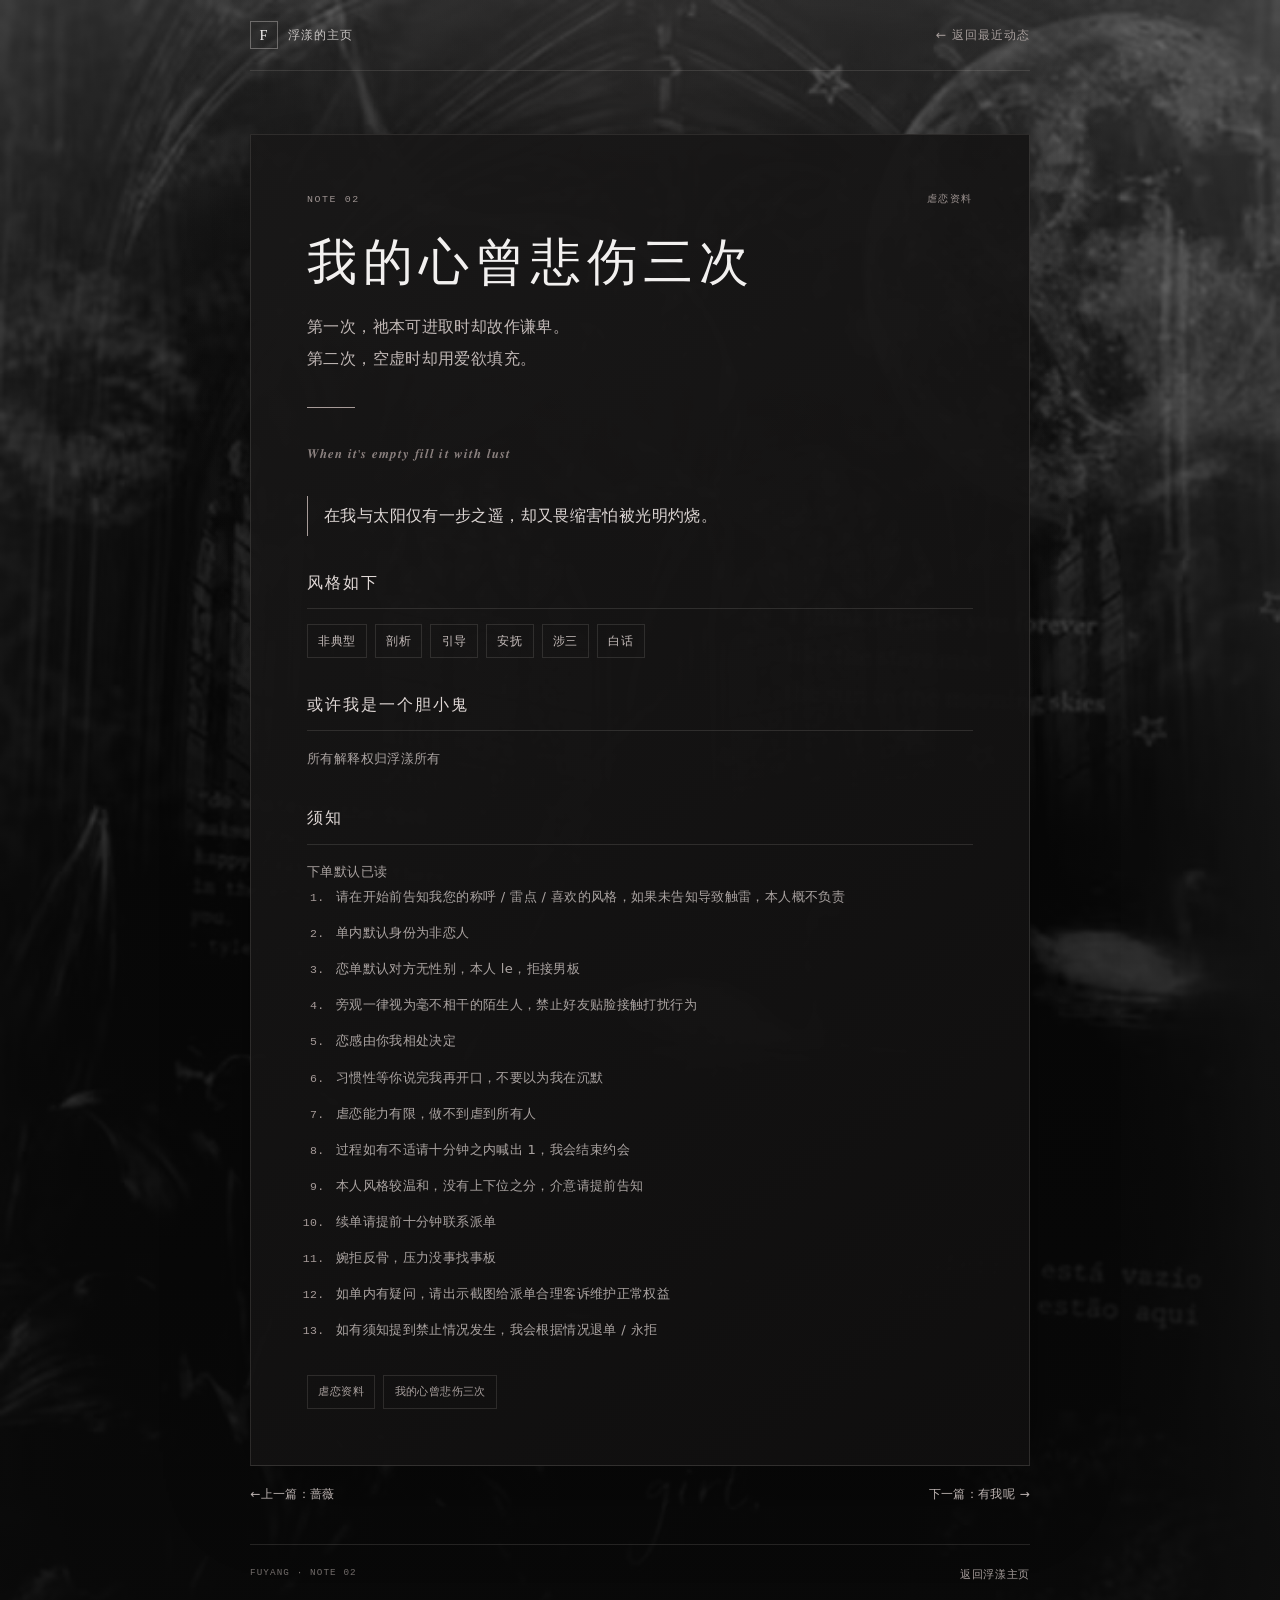
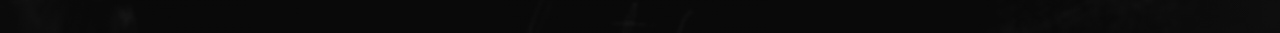
==== commit 9bdeb48a: "feat: update profile moments" ====
--- a/moment-02.html
+++ b/moment-02.html
@@ -52,7 +52,7 @@
 
       <div class="note-tags"><span>虐恋资料</span><span>我的心曾悲伤三次</span></div>
     </article>
-    <nav class="note-pager" aria-label="动态页面导航"><a href="moment-01.html"><span aria-hidden="true">←</span>上一篇：蔷薇</a><a href="moment-03.html">下一篇：最近喜欢留白 <span aria-hidden="true">→</span></a></nav>
+    <nav class="note-pager" aria-label="动态页面导航"><a href="moment-01.html"><span aria-hidden="true">←</span>上一篇：蔷薇</a><a href="moment-03.html">下一篇：有我呢 <span aria-hidden="true">→</span></a></nav>
   </main>
   <footer class="profile-footer"><span>FUYANG · NOTE 02</span><a href="index.html">返回浮漾主页</a></footer>
 </body>
--- a/css/style.css
+++ b/css/style.css
@@ -876,6 +876,7 @@
 .note-meta { display: flex; justify-content: space-between; gap: 1rem; color: #9d9391; font-family: var(--mono); font-size: .62rem; letter-spacing: .16em; }
 .note-article h1 { margin: 1.3rem 0 .85rem; color: var(--ink); font-size: clamp(2rem, 6vw, 3.1rem); letter-spacing: .12em; line-height: 1.35; }
 .note-lead { margin: 0; color: #c2b9b7; font-size: 1rem; line-height: 2; }
+.note-attribution { display: inline-block; margin-top: .6rem; color: #938987; font-size: .78rem; letter-spacing: .08em; }
 .note-divider { width: 48px; height: 1px; margin: 2rem 0; background: #a79b98; }
 .note-copy p { margin: 0 0 1.1rem; color: #aaa3a1; font-size: .9rem; line-height: 2.15; }
 .note-quote { margin: 1.7rem 0; padding: .3rem 0 .3rem 1rem; border-left: 1px solid #a79b98; color: #ded7d5; font-family: var(--serif); font-size: 1rem; line-height: 1.9; }
@@ -891,6 +892,7 @@
 .note-rules { display: grid; gap: .7rem; margin: 0; padding-left: 1.55rem; color: #aaa3a1; font-size: .82rem; line-height: 1.9; }
 .note-rules li { padding-left: .25rem; }
 .note-rules li::marker { color: #a69b99; font-family: var(--mono); font-size: .72rem; }
+.note-message p { color: #ded7d5; font-family: var(--serif); font-size: .96rem; line-height: 2; }
 .note-pager { display: flex; justify-content: space-between; gap: 1rem; margin-top: 1.1rem; }
 .note-pager a { color: #bcb3b1; font-size: .76rem; line-height: 1.7; transition: color .2s ease; }
 .note-page .profile-footer { width: min(780px, calc(100% - 3rem)); }
